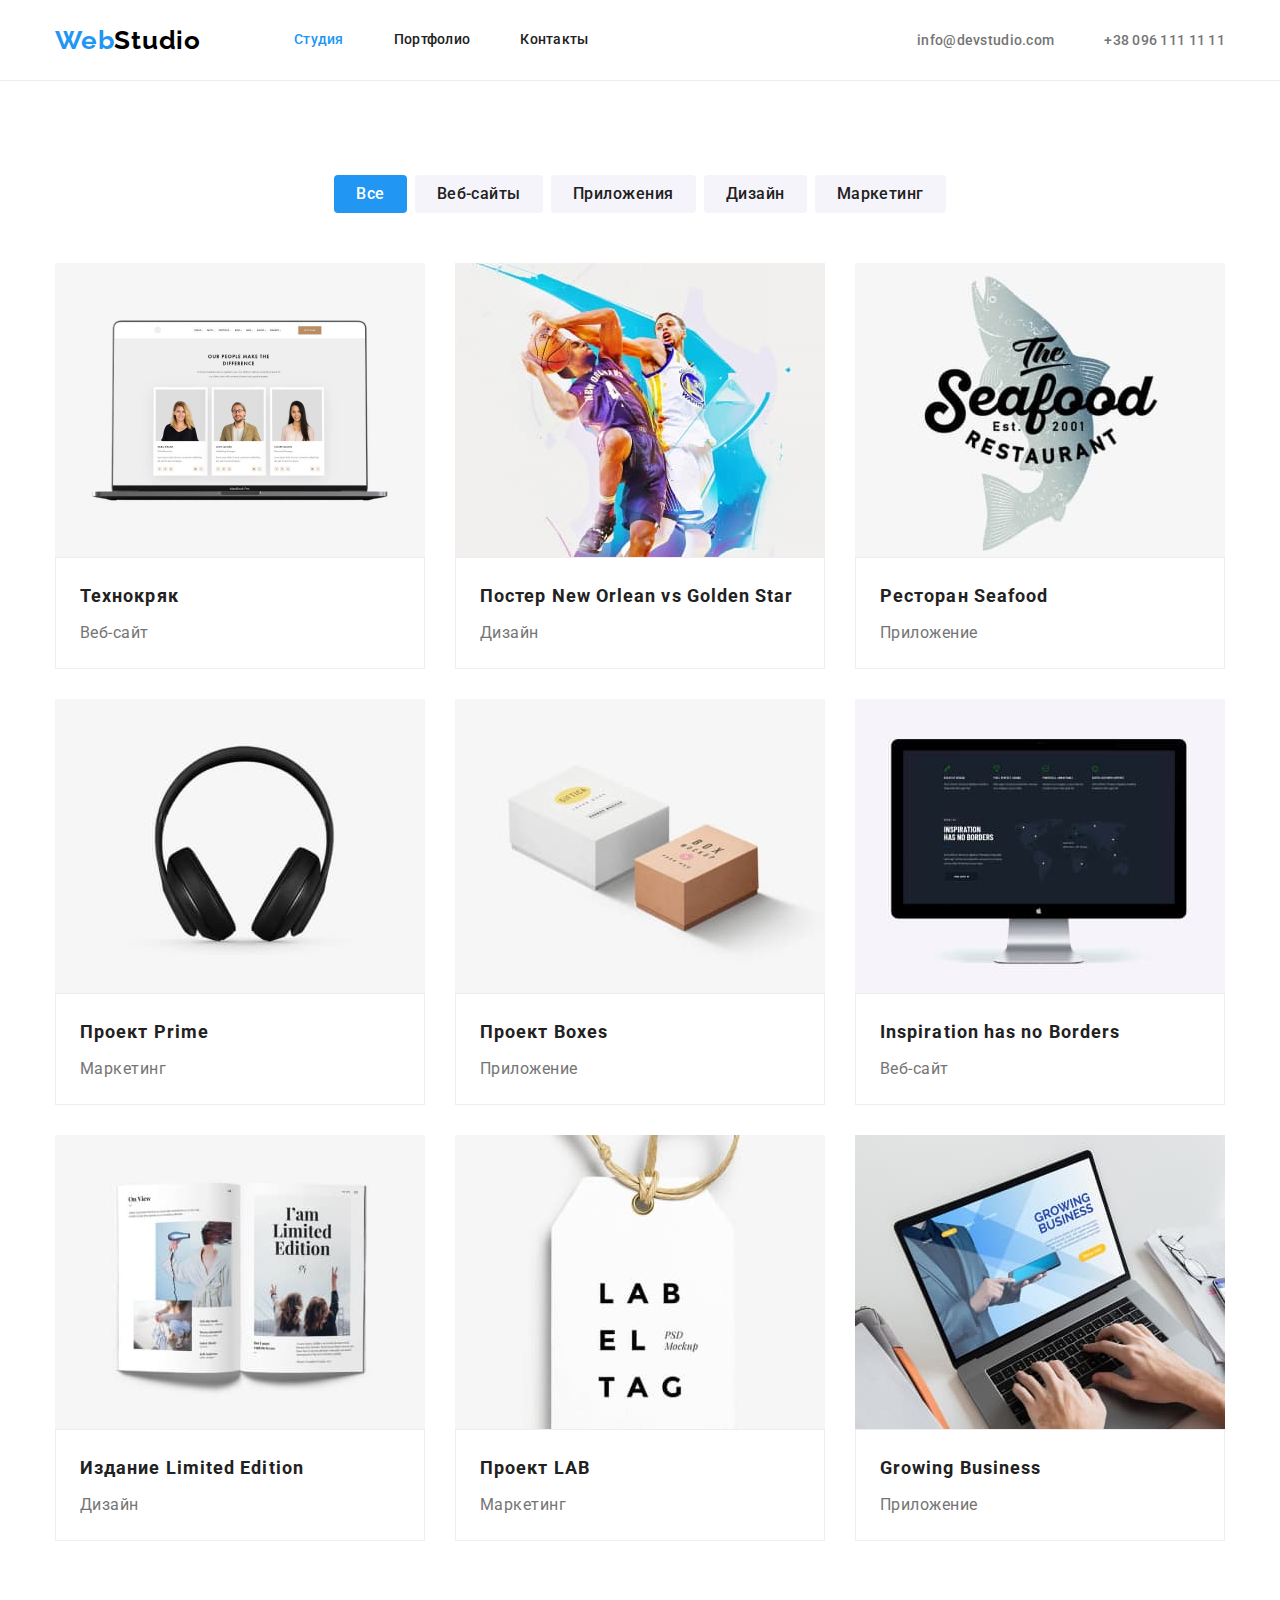
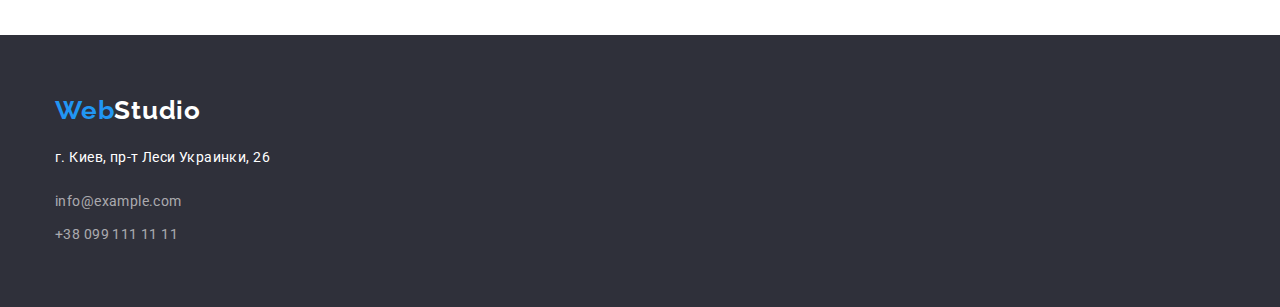
==== portfolio.html @ 7021c7d9 "Initial commit" ====
<!DOCTYPE html>
<html lang="ru">
<head>
    <meta charset="UTF-8">
    <meta http-equiv="X-UA-Compatible" content="IE=edge">
    <meta name="viewport" content="width=device-width, initial-scale=1.0">
    <title>Портфолио</title>
    <link rel="preconnect" href="https://fonts.googleapis.com">
    <link rel="preconnect" href="https://fonts.gstatic.com" crossorigin>
    <link rel="stylesheet" href="https://cdnjs.cloudflare.com/ajax/libs/modern-normalize/1.0.0/modern-normalize.min.css" />
    <link
        href="https://fonts.googleapis.com/css2?family=Montserrat:wght@400;700&family=Raleway:wght@700&family=Roboto:wght@400;500;700;900&display=swap"
        rel="stylesheet">
    <link rel="stylesheet" href="./css/styles.css" />
</head>
<body >
    <header class="border-header">
        <div class="container header-flex">
            <a class="logo" href="#"><span class="logo-blue">Web</span><span class="logo-black">Studio</span></a>
    
            <nav>
                <ul class="nav-header-item">
                    <li> <a href="./index.html" class="nav-header current">Студия</a> </li>
                    <li> <a href="./portfolio.html" class="nav-header">Портфолио</a> </li>
                    <li> <a href="#" class="nav-header">Контакты</a> </li>
                </ul>
            </nav>
            <ul class="nav-header-contacts">
                <li> <a href="mailto:info@devstudio.com" class="adress-header">info@devstudio.com</a> </li>
                <li> <a href="tel:+380961111111" class="adress-header">+38 096 111 11 11</a> </li>
            </ul>
        </div>
    
    </header>
        <main>
            <section class="section">
                <div class="container">
                    <ul class="button-line">
                    
                        <li><button class="button-portfolio current-button" type="button"> Все</button></li>
                    
                        <li><button class="button-portfolio" type="button"> Веб-сайты</button></li>
                    
                        <li><button class="button-portfolio" type="button"> Приложения</button></li>
                    
                        <li><button class="button-portfolio" type="button"> Дизайн</button></li>
                    
                        <li><button class="button-portfolio" type="button"> Маркетинг</button></li>
                    </ul>
                    
                    <ul class="portfolio-images">
                        <li >
                                    <img src="./images/img.jpg" alt="Изображение открытого ноутбука" width="370">
                                    <div class="portfolio-images-flex">
                                    <h3 class="portfolio-section">Технокряк</h3>
                                    <p class="portfolio-text">Веб-сайт</p>
                                </div>
                                </li>  
                         <li >
                            <img src="./images/img11.jpg" alt="Постер ребята играют в баскетбол" width="370">
                            <div class="portfolio-images-flex">
                                <h3 class="portfolio-section">Постер New Orlean vs Golden Star</h3>
                                <p class="portfolio-text">Дизайн</p>
                            </div>
                        </li>                     
                      
                        <li >
                            <img src="./images/img22.jpg" alt="Изображение логотипа ресторана" width="370">
                            <div class="portfolio-images-flex">
                                <h3 class="portfolio-section">Ресторан Seafood</h3>
                                <p class="portfolio-text">Приложение</p>
                            </div>
                        </li> 
                            <li >
                                <img src="./images/img33.jpg" alt="Наушники" width="370">
                               <div class="portfolio-images-flex">
                                <h3 class="portfolio-section">Проект Prime</h3>
                                <p class="portfolio-text">Маркетинг</p>
                               </div>
                            </li>  
                            <li >
                                <img src="./images/img44.jpg" alt="Две коробки" width="370">
                                <div class="portfolio-images-flex">
                                    <h3 class="portfolio-section">Проект Boxes</h3>
                                    <p class="portfolio-text">Приложение</p>
                                </div>
                            </li>
                            <li >
                                <img src="./images/img55.jpg" alt="Монитор" width="370">
                                <div class="portfolio-images-flex">
                                    <h3 class="portfolio-section">Inspiration has no Borders</h3>
                                    <p class="portfolio-text">Веб-сайт</p>
                                </div>
                            </li>
                            <li >
                                <img src="./images/img66.jpg" alt="Открытая книга" width="370">
                                <div class="portfolio-images-flex">
                                    <h3 class="portfolio-section">Издание Limited Edition</h3>
                                    <p class="portfolio-text">Дизайн</p>
                                </div>
                            </li>
                            <li >
                                <img src="./images/img77.jpg" alt="Бирка Лаб ель таг" width="370">
                                <div class="portfolio-images-flex">
                                    <h3 class="portfolio-section">Проект LAB</h3>
                                    <p class="portfolio-text">Маркетинг</p>
                                </div>
                            </li>
                            <li >
                                <img src="./images/img88.jpg" alt="Открытый ноутбук" width="370">
                                <div class="portfolio-images-flex">
                                    <h3 class="portfolio-section">Growing Business</h3>
                                    <p class="portfolio-text">Приложение</p>
                                </div>
                            </li>
                    </ul>
                </div>
            </section>
        </main>
        <footer class="footer">
            <div class="container"><a class="logo" href="#"><span class="logo-blue">Web</span><span class="logo-white">Studio</span></a>
                <address>
                    <ul class="footer-stydiya-portfolio">
                        <li class="adress-stydiya"><a href="https://goo.gl/maps/mRmZ955nTejTm2ML6" class="adress-link">г. Киев,
                                пр-т
                                Леси
                                Украинки, 26</a></li>
                        <li class="adress-stydiya"><a href="mailto:info@example.com" class="adress">info@example.com</a></li>
                        <li class="adress-portfolio"><a href="tel:+380991111111" class="adress">+38 099 111 11 11</a></li>
                    </ul>
                </address>
            </div>
        
        </footer>
</body>
</html>
---- css/styles.css ----
.logo {
        font-family: 'Raleway', sans-serif;
        font-weight: 700;
        font-size: 26px;
        line-height: 1.19;
        letter-spacing: 0.03em;
        text-decoration: none;
        margin-right: 93px;
            
}


    

.logo-blue {
color: #2196f3;
}

.logo-black {
    color: #000000
}

.logo-white {
    color: #ffffff;
}

.titel {
     background-color: #2f303a;
    color: #ffffff;
    font-weight: 900;
    font-size: 44px;
    line-height: 1.36;
   text-align: center;
    letter-spacing: 0.06em;
    text-transform: uppercase;
}

.section-hero {
         padding-top: 200px;
        padding-bottom: 200px;
        background: #2f303a;
        text-align: center;
}


.button-title {
    border: 0;
    padding: 10px 30px;
    border-radius: 4px;
    margin-top: 30px;
        font-weight: 700;
        font-size: 16px;
        line-height: 1.88;
        cursor: pointer;
        font-family: inherit;
        letter-spacing: 0.06em;
        color: #ffffff;
    background-color: #2196f3;
}

.border-header {
    border-bottom: 1px solid #ececec;
}
.header-flex {
display: flex;
align-items: center;

}
.header-flex-portfolio {
    background: #ffffff;
    box-shadow: 0px 4px 4px rgba(0, 0, 0, 0.25);
    display: flex;
    justify-content: space-between;
    align-items: center;
}

.nav-header-item {
    display: flex;
    gap: 50px;
          
}

.nav-header-contacts {
    display: flex;
    gap: 50px;
    margin-left: auto;
            
}

.nav-header {
    display: block;
    padding: 32px 0;
    font-weight: 500;
    font-size: 14px;
    line-height: 1.14;
    text-decoration: none;
    letter-spacing: 0.02em;
    color: #212121;
   
   }
     
   .current {
       color: #2196f3;
   }
   .nav-header:hover,
   .nav-header:focus   {
       color: #2196f3;
   }
   .adress-header {
    font-weight: 500;
    font-size: 14px;
    line-height: 1.14;
    text-decoration: none;
    letter-spacing: 0.02em;
    color: #757575;
      
   }
  
   .adress-header:hover,
   .adress-header:focus {
    color: #2196f3;
   }

.card-set {
    display: flex;
    gap: 30px;
}

.section-title {        
        font-weight: 700;
        font-size: 14px;
        line-height: 1.14;
        letter-spacing: 0.03em;
        text-transform: uppercase;
        margin-bottom: 10px;

        }

.text {
        font-size: 14px;
        line-height: 1.71;
        letter-spacing: 0.03em;
        color: #757575;
      }
      
.team {
    background-color: #f5f4fa;
}
.border-name {
    padding-top: 30px;
    padding-bottom: 30px;
}
.name {
        font-weight: 500;
        font-size: 16px;
        line-height: 1.18;
        text-align: center;
        letter-spacing: 0.03em;
        
   }
.fhoto-text {    
    margin-top: 10px;       
        font-size: 16px;
        line-height: 1.18;
        color: #757575; 
        text-align: center;
        letter-spacing: 0.03em;
}
.section-work-comander {

        font-weight: 700;
        font-size: 36px;
        line-height: 1.16;
        text-align: center;
        letter-spacing: 0.03em;
        margin-bottom: 50px;
       }
.work-section {
        font-weight: 700;
        font-size: 36px;
        line-height: 1.16;
        text-align: center;
        letter-spacing: 0.03em
  }
  .section {
     padding-top: 94px;
     padding-bottom: 94px;

  }

  .benefits {
    padding-bottom: 0;
  }
.section-card-comand {
    display: flex;
    justify-content: space-between;
    padding: 0%;
}
.section-work-imeages {
display: flex;
justify-content: space-between;
margin-top: 50px;

}
.section-work-imeages-comand {
    background-color: #ffffff;
    box-shadow: 0px 1px 3px rgba(0, 0, 0, 0.12), 0px 1px 1px rgba(0, 0, 0, 0.14), 0px 2px 1px rgba(0, 0, 0, 0.2);
    border-radius: 0px 0px 4px 4px;
    
}

.footer {    
       background-color: #2f303a;
       padding: 60px 0;
 }

.footer-stydiya-portfolio {
    padding: 0%;
}

.adress-stydiya {
   margin-top: 20px;
}

.adress-portfolio {
    margin-top: 9px;
}

.adress-link {
        font-style: normal;
        font-family: 'Roboto';
        font-weight: 400;
        font-size: 14px;
        line-height: 1.71;
        text-decoration: none;
        color: #ffffff;
    letter-spacing: 0.03em;
}

 .adress-link:hover {
        color: #2196F3
}

.adress {
    font-style: normal;
    font-size: 14px;
    line-height: 1.71;
    letter-spacing: 0.03em;
    color: rgba(255, 255, 255, 0.6);
    text-decoration: none;
    }

.adress:hover,
.adress:focus {
    color: #2196F3
}
 
.button-portfolio {    
    padding: 6px 22px;
        font-family: inherit;
        font-weight: 500;
        font-size: 16px;
        line-height: 1.62;
        cursor: pointer;
        background: #f5f4fa;
        border-radius: 4px;
        letter-spacing: 0.03em;        
        color: #212121;
        border: 0;
        
     }
         
         
.current-button {
             background-color: #2196F3;
             color: #fff;
         }

.button-portfolio:hover,
.button-portfolio:focus {
        background-color: #2196F3;
        color: #fff;
} 


.button-line{
display: flex;
    justify-content: center;
    align-items: center;
    gap: 8px;
}

.portfolio-images-flex {
        padding-left: 24px;
            padding-right: 24px;
    padding-top: 20px;
    padding-bottom: 20px;
    border: 1px solid #eeeeee ;
}


.portfolio-images {
    margin-top: 50px;
    display: flex;
   flex-wrap: wrap;
   gap: 30px
}
       
.portfolio-section {
    font-weight: 700;
    font-size: 18px;
    line-height: 2;
    letter-spacing: 0.06em;
   
}

.portfolio-text {          
        font-size: 16px;
        line-height: 1.88;
        letter-spacing: 0.03em;
        color: #757575;
        margin-top: 4px;
       
}
/* Класс для обнуления базовых свойств у ссылок */
.link {
    text-decoration: none;
    color: inherit;
}

/* Свойства для корректного отображения картинок */
img {
    display: block;
    max-width: 100%;
    height: auto;
}

/* Свойства для обнуления курсива у address */
address {
    font-style: normal;
}
/* Класс для обнуления базовых свойств у списков (ul) */
.list {
    list-style: none;
    padding-left: 0;
    margin: 0;}
/*container*/

.container {
    width: 1200px;
    margin-left: auto;
    margin-right: auto;
    padding-left: 15px;
    padding-right: 15px;
       
 }


 *,
 *::after,
 *::before {
     box-sizing: border-box;
 }
 a {display: inline-block;
}

 /* Стили для обнуления верхних отступов у элементов */
 h1,
 h2,
 h3,
 h4,
 h5,
 h6,
 p {
     margin-top: 0;
     margin-bottom: 0;
 }
 body {
     font-family: 'Roboto', sans-serif;
     color: #212121;
 }

 ul {
     list-style: none;
     margin: 0;
     padding: 0;
 }
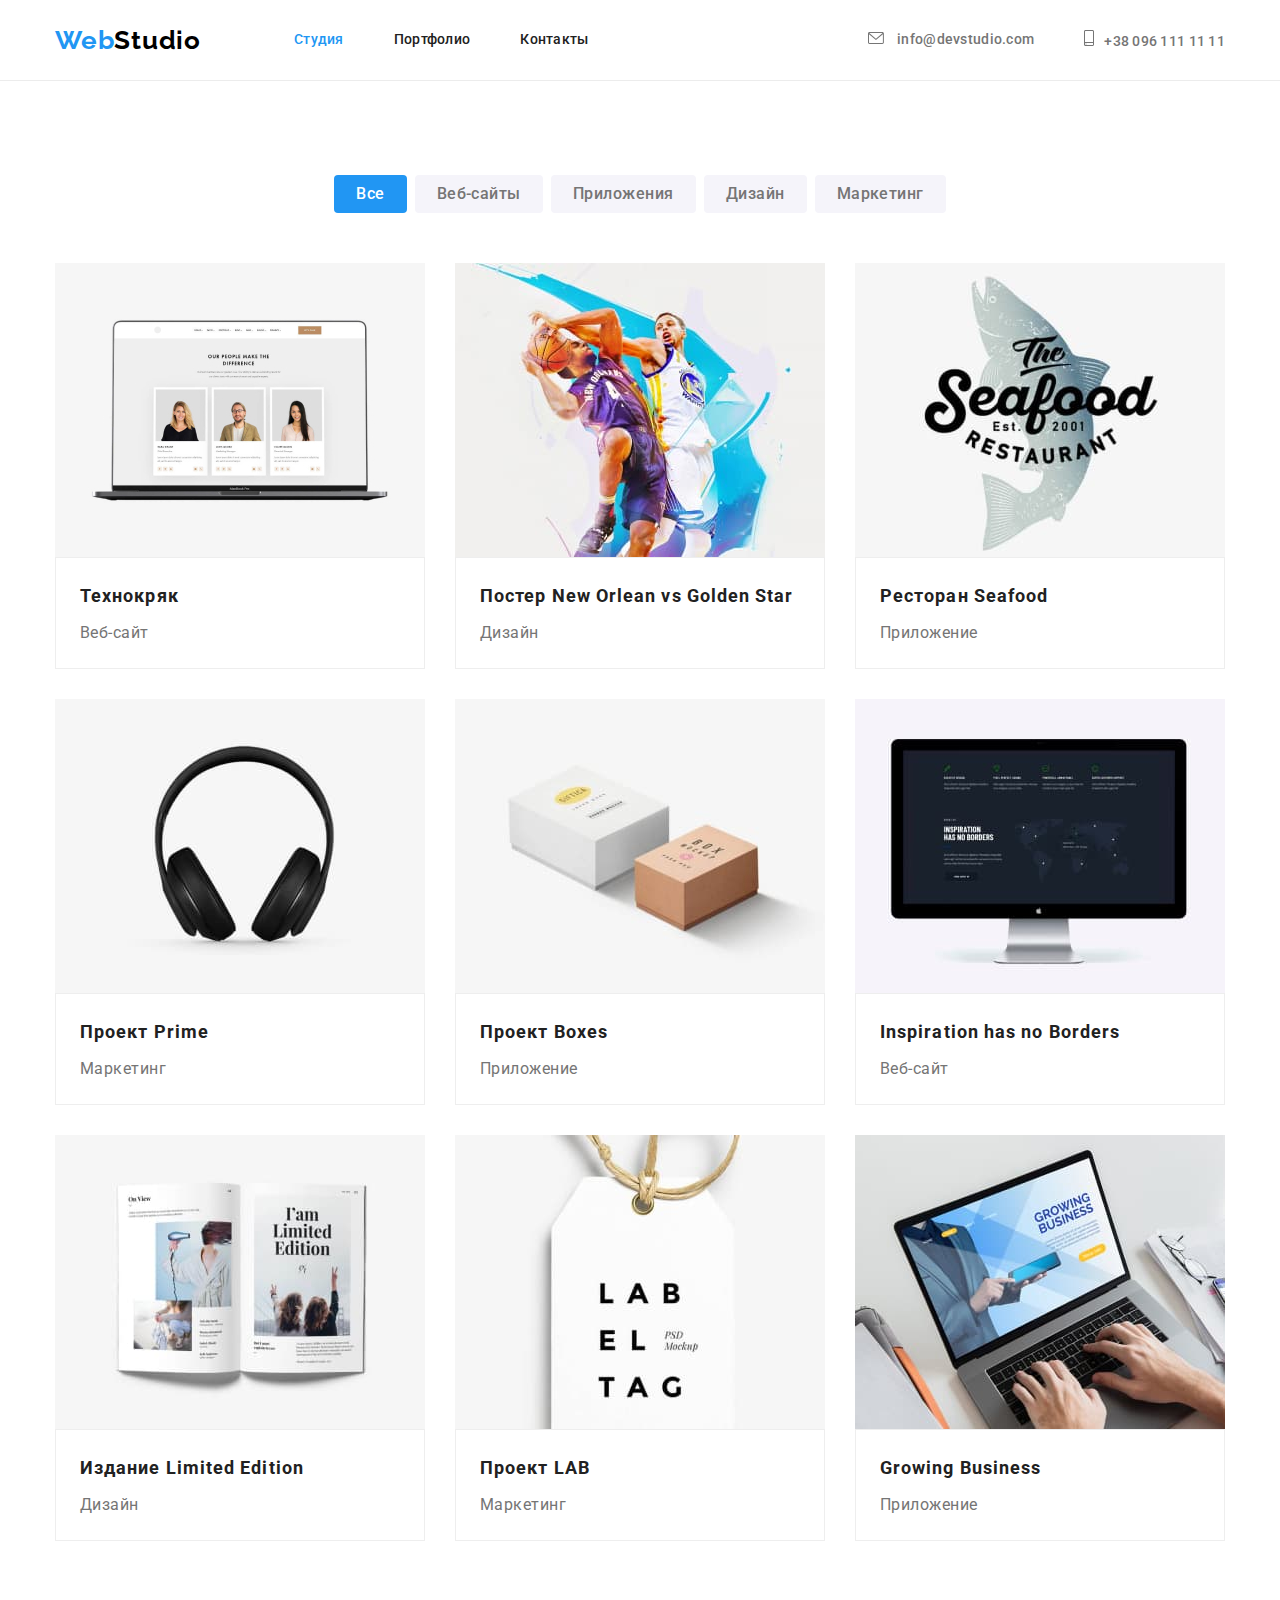
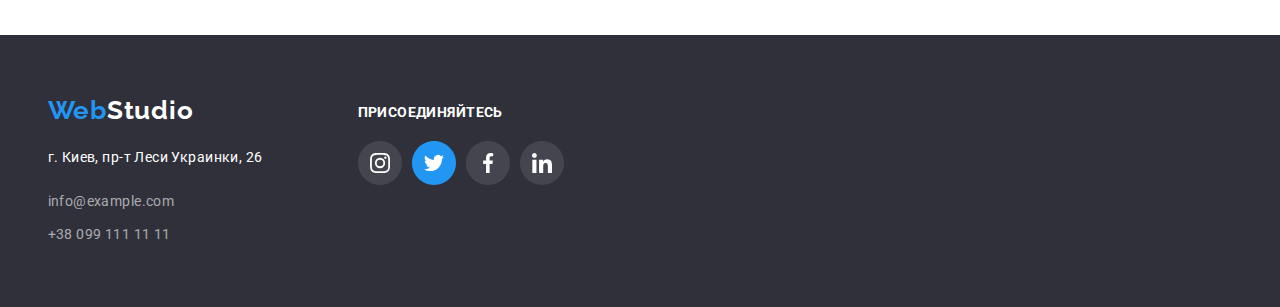
==== commit c37d62c3: "change all documents" ====
--- a/portfolio.html
+++ b/portfolio.html
@@ -26,8 +26,16 @@
                 </ul>
             </nav>
             <ul class="nav-header-contacts">
-                <li> <a href="mailto:info@devstudio.com" class="adress-header">info@devstudio.com</a> </li>
-                <li> <a href="tel:+380961111111" class="adress-header">+38 096 111 11 11</a> </li>
+                <li> <a href="mailto:info@devstudio.com" class="adress-header"><svg class="icon-envelope-hover" aria-hidden="true"
+                            width="16" height="12">
+                            <use href="./images/symbol-defs.svg#icon-envelope-hover"></use>
+                        </svg>
+                        info@devstudio.com
+                    </a> </li>
+                <li> <a href="tel:+380961111111" class="adress-header"><svg class="icon-envelope-hover" aria-hidden="true"
+                            width="10" height="16">
+                            <use href="./images/symbol-defs.svg#icon-smartphone"></use>
+                        </svg>+38 096 111 11 11</a> </li>
             </ul>
         </div>
     
@@ -49,14 +57,14 @@
                     </ul>
                     
                     <ul class="portfolio-images">
-                        <li >
+                        <li class="portfolio-box-shadow">
                                     <img src="./images/img.jpg" alt="Изображение открытого ноутбука" width="370">
                                     <div class="portfolio-images-flex">
                                     <h3 class="portfolio-section">Технокряк</h3>
                                     <p class="portfolio-text">Веб-сайт</p>
                                 </div>
                                 </li>  
-                         <li >
+                         <li class="portfolio-box-shadow">
                             <img src="./images/img11.jpg" alt="Постер ребята играют в баскетбол" width="370">
                             <div class="portfolio-images-flex">
                                 <h3 class="portfolio-section">Постер New Orlean vs Golden Star</h3>
@@ -64,49 +72,49 @@
                             </div>
                         </li>                     
                       
-                        <li >
+                        <li class="portfolio-box-shadow">
                             <img src="./images/img22.jpg" alt="Изображение логотипа ресторана" width="370">
                             <div class="portfolio-images-flex">
                                 <h3 class="portfolio-section">Ресторан Seafood</h3>
                                 <p class="portfolio-text">Приложение</p>
                             </div>
                         </li> 
-                            <li >
+                            <li class="portfolio-box-shadow">
                                 <img src="./images/img33.jpg" alt="Наушники" width="370">
                                <div class="portfolio-images-flex">
                                 <h3 class="portfolio-section">Проект Prime</h3>
                                 <p class="portfolio-text">Маркетинг</p>
                                </div>
                             </li>  
-                            <li >
+                            <li class="portfolio-box-shadow">
                                 <img src="./images/img44.jpg" alt="Две коробки" width="370">
                                 <div class="portfolio-images-flex">
                                     <h3 class="portfolio-section">Проект Boxes</h3>
                                     <p class="portfolio-text">Приложение</p>
                                 </div>
                             </li>
-                            <li >
+                            <li class="portfolio-box-shadow">
                                 <img src="./images/img55.jpg" alt="Монитор" width="370">
                                 <div class="portfolio-images-flex">
                                     <h3 class="portfolio-section">Inspiration has no Borders</h3>
                                     <p class="portfolio-text">Веб-сайт</p>
                                 </div>
                             </li>
-                            <li >
+                            <li class="portfolio-box-shadow">
                                 <img src="./images/img66.jpg" alt="Открытая книга" width="370">
                                 <div class="portfolio-images-flex">
                                     <h3 class="portfolio-section">Издание Limited Edition</h3>
                                     <p class="portfolio-text">Дизайн</p>
                                 </div>
                             </li>
-                            <li >
+                            <li class="portfolio-box-shadow">
                                 <img src="./images/img77.jpg" alt="Бирка Лаб ель таг" width="370">
                                 <div class="portfolio-images-flex">
                                     <h3 class="portfolio-section">Проект LAB</h3>
                                     <p class="portfolio-text">Маркетинг</p>
                                 </div>
                             </li>
-                            <li >
+                            <li class="portfolio-box-shadow">
                                 <img src="./images/img88.jpg" alt="Открытый ноутбук" width="370">
                                 <div class="portfolio-images-flex">
                                     <h3 class="portfolio-section">Growing Business</h3>
@@ -117,20 +125,57 @@
                 </div>
             </section>
         </main>
-        <footer class="footer">
-            <div class="container"><a class="logo" href="#"><span class="logo-blue">Web</span><span class="logo-white">Studio</span></a>
-                <address>
-                    <ul class="footer-stydiya-portfolio">
-                        <li class="adress-stydiya"><a href="https://goo.gl/maps/mRmZ955nTejTm2ML6" class="adress-link">г. Киев,
-                                пр-т
-                                Леси
-                                Украинки, 26</a></li>
-                        <li class="adress-stydiya"><a href="mailto:info@example.com" class="adress">info@example.com</a></li>
-                        <li class="adress-portfolio"><a href="tel:+380991111111" class="adress">+38 099 111 11 11</a></li>
-                    </ul>
-                </address>
+    <footer class="footer footer-logo-icon-flex">
+    
+    
+        <div class="container-footer-adress"><a class="logo" href="#"><span class="logo-blue">Web</span><span
+                    class="logo-white">Studio</span></a>
+            <address>
+                <ul class="footer-stydiya-portfolio">
+                    <li class="adress-stydiya"><a href="https://goo.gl/maps/mRmZ955nTejTm2ML6" class="adress-link">г. Киев,
+                            пр-т Леси Украинки, 26</a></li>
+                    <li class="adress-stydiya"><a href="mailto:info@example.com" class="adress">info@example.com</a></li>
+                    <li class="adress-portfolio"><a href="tel:+380991111111" class="adress">+38 099 111 11 11</a></li>
+                </ul>
+            </address>
+        </div>
+    
+        <div class="footer-flex">
+            <div>
+                <h3 class="social-section">присоединяйтесь</h3>
+                <ul class="social-icon-footer">
+                    <li>
+                        <a class="social-link" href="#"><svg class="social-icon" aria-label="instagram" width="44"
+                                height="44">
+                                <use href="./images/symbol-defs.svg#icon-footerinstagram"></use>
+                            </svg></a>
+                    </li>
+                    <li>
+                        <a class="social-link-twiter" href="#"><svg class="social-icon" aria-label="twiter" width="44"
+                                height="44">
+                                <use href="./images/symbol-defs.svg#icon-footertwiter"></use>
+                            </svg></a>
+                    </li>
+                    <li>
+                        <a class="social-link" href="#"><svg class="social-icon" aria-label="facebook" width="44"
+                                height="44">
+                                <use href="./images/symbol-defs.svg#icon-footerfacebook"></use>
+                            </svg></a>
+                    </li>
+                    <li>
+                        <a class="social-link" href="#"><svg class="social-icon" aria-label="linkedin" width="44"
+                                height="44">
+                                <use href="./images/symbol-defs.svg#icon-footerlinkedin"></use>
+                            </svg></a>
+                    </li>
+                </ul>
             </div>
-        
-        </footer>
+        </div>
+    
+    
+    
+    
+    
+    </footer>
 </body>
 </html>
--- a/css/styles.css
+++ b/css/styles.css
@@ -1,4 +1,24 @@
-
+:root {
+    --logo-blue: #2196f3;
+    --logo-black: #000000;
+    --logo-white: #ffffff;
+    --background-color: #2f303a;
+    --button-border: #ececec;
+    --nav-header: #212121;
+    --adress-header: #757575;
+    --team-background: #f5f4fa;
+    --current-button: #fff;
+    --adress: rgba(255, 255, 255, 0.6);
+    --cocial-icon-footer: rgba(255, 255, 255, 0.1);
+    --portfolio-images: #eeeeee;
+    --border-client: rgba(175, 177, 184, 1);
+    --border-client-blue: rgba(33, 150, 243, 1);
+    --client1: #afB1b8;
+    
+
+    --items-between: 30px;
+    
+}
 
 
 .logo {
@@ -16,20 +36,22 @@
     
 
 .logo-blue {
-color: #2196f3;
+color: var(--logo-blue); 
+
 }
 
 .logo-black {
-    color: #000000
+    color: var(--logo-black);
 }
 
 .logo-white {
-    color: #ffffff;
+    color: var(--logo-white);
+    
 }
 
 .titel {
-     background-color: #2f303a;
-    color: #ffffff;
+     /* background-color: #2f303a;*/
+    color: var(--logo-white);
     font-weight: 900;
     font-size: 44px;
     line-height: 1.36;
@@ -41,8 +63,17 @@
 .section-hero {
          padding-top: 200px;
         padding-bottom: 200px;
-        background: #2f303a;
+        background: var(--background-color);
         text-align: center;
+       /* background-color: var(--color-background-primary);*/
+        background-image:
+        linear-gradient(rgba(47, 48, 58, 0.4), rgba(47, 48, 58, 0.4) ), 
+        url(../images/hero-background-image.jpg);
+        background-repeat: no-repeat;
+       background-position: center;
+        background-size: cover;
+        
+        
 }
 
 
@@ -57,12 +88,12 @@
         cursor: pointer;
         font-family: inherit;
         letter-spacing: 0.06em;
-        color: #ffffff;
-    background-color: #2196f3;
+        color: var(--logo-white);
+    background-color: var(--logo-blue);
 }
 
 .border-header {
-    border-bottom: 1px solid #ececec;
+    border-bottom: 1px solid var(--button-border);
 }
 .header-flex {
 display: flex;
@@ -70,7 +101,7 @@
 
 }
 .header-flex-portfolio {
-    background: #ffffff;
+    background: var(--logo-white);
     box-shadow: 0px 4px 4px rgba(0, 0, 0, 0.25);
     display: flex;
     justify-content: space-between;
@@ -98,31 +129,58 @@
     line-height: 1.14;
     text-decoration: none;
     letter-spacing: 0.02em;
-    color: #212121;
+    color: var(--nav-header);
    
    }
      
    .current {
-       color: #2196f3;
+       color: var(--logo-blue);
    }
    .nav-header:hover,
    .nav-header:focus   {
-       color: #2196f3;
-   }
+       color: var(--logo-blue);
+   }
+  
+
+     
+ 
+
    .adress-header {
     font-weight: 500;
     font-size: 14px;
     line-height: 1.14;
     text-decoration: none;
     letter-spacing: 0.02em;
-    color: #757575;
+    color: var(--adress-header);
       
    }
   
    .adress-header:hover,
    .adress-header:focus {
-    color: #2196f3;
-   }
+    color: var(--logo-blue);
+   }
+   .adress-header:hover .icon-envelope-hover {
+     fill: var(--logo-blue);
+
+   }
+
+    .icon-envelope-hover {
+            margin-right: 10px;
+            fill: var(--adress-header);
+          
+        }        
+
+    .icon-antenna1,
+    .icon-clock1,
+    .icon-diagram1,
+    .icon-astronaut1 {
+    margin-bottom: 30px;
+    fill: var(--team-background);
+  }
+        
+
+
+
 
 .card-set {
     display: flex;
@@ -143,11 +201,11 @@
         font-size: 14px;
         line-height: 1.71;
         letter-spacing: 0.03em;
-        color: #757575;
+        color: var(--adress-header);
       }
       
 .team {
-    background-color: #f5f4fa;
+    background-color: var(--team-background);
 }
 .border-name {
     padding-top: 30px;
@@ -165,7 +223,7 @@
     margin-top: 10px;       
         font-size: 16px;
         line-height: 1.18;
-        color: #757575; 
+        color: var(--adress-header); 
         text-align: center;
         letter-spacing: 0.03em;
 }
@@ -206,21 +264,158 @@
 
 }
 .section-work-imeages-comand {
-    background-color: #ffffff;
+    background-color: var(--logo-white);
     box-shadow: 0px 1px 3px rgba(0, 0, 0, 0.12), 0px 1px 1px rgba(0, 0, 0, 0.14), 0px 2px 1px rgba(0, 0, 0, 0.2);
     border-radius: 0px 0px 4px 4px;
     
 }
+/*.social-icon-team {
+    background-color: #ffffff;
+    color: #ffffff;
+}*/
+.social-team {
+
+    display: flex;
+    flex-direction: row;
+    justify-content: center;
+    margin-top: 16px;       
+    gap: 10px;
+    /*fill: var(--logo-white);*/
+}
+.icon-instagram-blue {
+    fill: var(--logo-blue)
+}
+.icon-instagram {
+   
+    fill: var(--logo-white);
+   }
+
+   .social-icon-text {
+    fill: var(--logo-white);
+   }
+
+.icon-instagram:hover,
+.icon-instagram:focus {
+   
+    fill: var(--logo-blue);
+}
+/*.facebook-symbol {
+   fill: var(--client1);
+}*/
+.client {
+    display: flex;
+        justify-content: center;
+        align-items: center;
+        gap: 30px;
+}
+.icon-client1 {
+    fill: var(--client1);
+    border: 1px solid var(--border-client);
+}
+.icon-client1:hover,
+.icon-client1:focus {
+    border: 1px solid var(--border-client-blue);
+    fill: var(--border-client-blue);
+}
+.icon-client4 {
+    fill: var(--logo-blue);
+    border: 1px solid var(--border-client-blue);
+    
+}
+
+ .footer-logo-icon-flex {
+    
+     display: flex;
+        gap: 70px;
+       
+
+ }
+
 
 .footer {    
-       background-color: #2f303a;
-       padding: 60px 0;
+       background-color: var(--background-color);
+       padding: 60px 0px;
+ }
+
+
+
+ .social-icon-footer {
+    display: flex;
+        flex-direction: row;
+        justify-content: center;           
+        gap: 10px;
  }
 
 .footer-stydiya-portfolio {
     padding: 0%;
-}
-
+    flex-direction: row;
+}
+
+
+
+
+
+.social-section {
+   
+    font-weight: 700;
+        font-size: 14px;
+        line-height: 1.14;
+        letter-spacing: 0.03em;
+        text-transform: uppercase;
+        color: var(--logo-white);
+      
+
+}
+.footer-flex {
+    width: 206px;
+    height: 80px;
+    padding-top: 10px;
+        display: flex; 
+    flex-wrap: wrap;
+    margin-right: auto;
+    padding-right: 890px;
+
+}
+
+
+/*.social-section-foter {
+        display: flex;
+              
+}*/
+
+
+/*.social-list {
+    justify-content: flex-start
+}*/
+/*.social-flex-logo{
+flex-wrap: wrap;
+}*/
+.social-link {
+
+    fill: var(--cocial-icon-footer);
+    
+   
+}
+
+
+
+.social-link:hover,
+.social-link:focus {
+    fill: var(--logo-blue);
+}
+.social-link-twiter {
+    fill: var(--logo-blue);
+
+}
+.social-link-twiter:hover,
+.social-link-twiter:focus {
+    fill: var(--logo-blue);
+}
+
+.social-icon{
+    margin-top: 20px;
+   
+}
 .adress-stydiya {
    margin-top: 20px;
 }
@@ -236,12 +431,13 @@
         font-size: 14px;
         line-height: 1.71;
         text-decoration: none;
-        color: #ffffff;
+        color: var(--logo-white);
     letter-spacing: 0.03em;
 }
 
- .adress-link:hover {
-        color: #2196F3
+ .adress-link:hover,
+ .adress-link:focus {
+        color: var(--logo-blue);
 }
 
 .adress {
@@ -249,13 +445,13 @@
     font-size: 14px;
     line-height: 1.71;
     letter-spacing: 0.03em;
-    color: rgba(255, 255, 255, 0.6);
+    color: var(--adress);
     text-decoration: none;
     }
 
 .adress:hover,
 .adress:focus {
-    color: #2196F3
+    color: var(--logo-blue);
 }
  
 .button-portfolio {    
@@ -265,29 +461,32 @@
         font-size: 16px;
         line-height: 1.62;
         cursor: pointer;
-        background: #f5f4fa;
+        background: var(--team-background);
         border-radius: 4px;
         letter-spacing: 0.03em;        
-        color: #212121;
+        color: var(--adress-header);
         border: 0;
         
      }
          
          
 .current-button {
-             background-color: #2196F3;
-             color: #fff;
+             background-color: var(--logo-blue);
+             color: var(--current-button);
          }
 
 .button-portfolio:hover,
 .button-portfolio:focus {
-        background-color: #2196F3;
-        color: #fff;
+    box-shadow: 0px 3px 1px rgba(0, 0, 0, 0.1),
+        0px 1px 2px rgba(0, 0, 0, 0.08),
+        0px 2px 2px rgba(0, 0, 0, 0.12);;
+        background-color: var(--logo-blue);
+        color: var(--current-button);
 } 
 
 
 .button-line{
-display: flex;
+    display: flex;
     justify-content: center;
     align-items: center;
     gap: 8px;
@@ -298,7 +497,7 @@
             padding-right: 24px;
     padding-top: 20px;
     padding-bottom: 20px;
-    border: 1px solid #eeeeee ;
+    border: 1px solid var(--portfolio-images);
 }
 
 
@@ -321,9 +520,15 @@
         font-size: 16px;
         line-height: 1.88;
         letter-spacing: 0.03em;
-        color: #757575;
+        color: var(--adress-header);
         margin-top: 4px;
        
+}
+.portfolio-box-shadow:hover,
+.portfolio-box-shadow:focus {
+    box-shadow: 0px 1px 1px rgba(0, 0, 0, 0.12),
+        0px 4px 4px rgba(0, 0, 0, 0.06),
+        1px 4px 6px rgba(0, 0, 0, 0.16);
 }
 /* Класс для обнуления базовых свойств у ссылок */
 .link {
@@ -356,6 +561,13 @@
     padding-left: 15px;
     padding-right: 15px;
        
+ }
+ .container-footer-adress {
+    margin-left: auto;
+  width: 255px;     
+       
+        padding-left: 15px;
+        padding-right: 15px;
  }
 
 
@@ -380,7 +592,7 @@
  }
  body {
      font-family: 'Roboto', sans-serif;
-     color: #212121;
+     color: var(--nav-header);
  }
 
  ul {
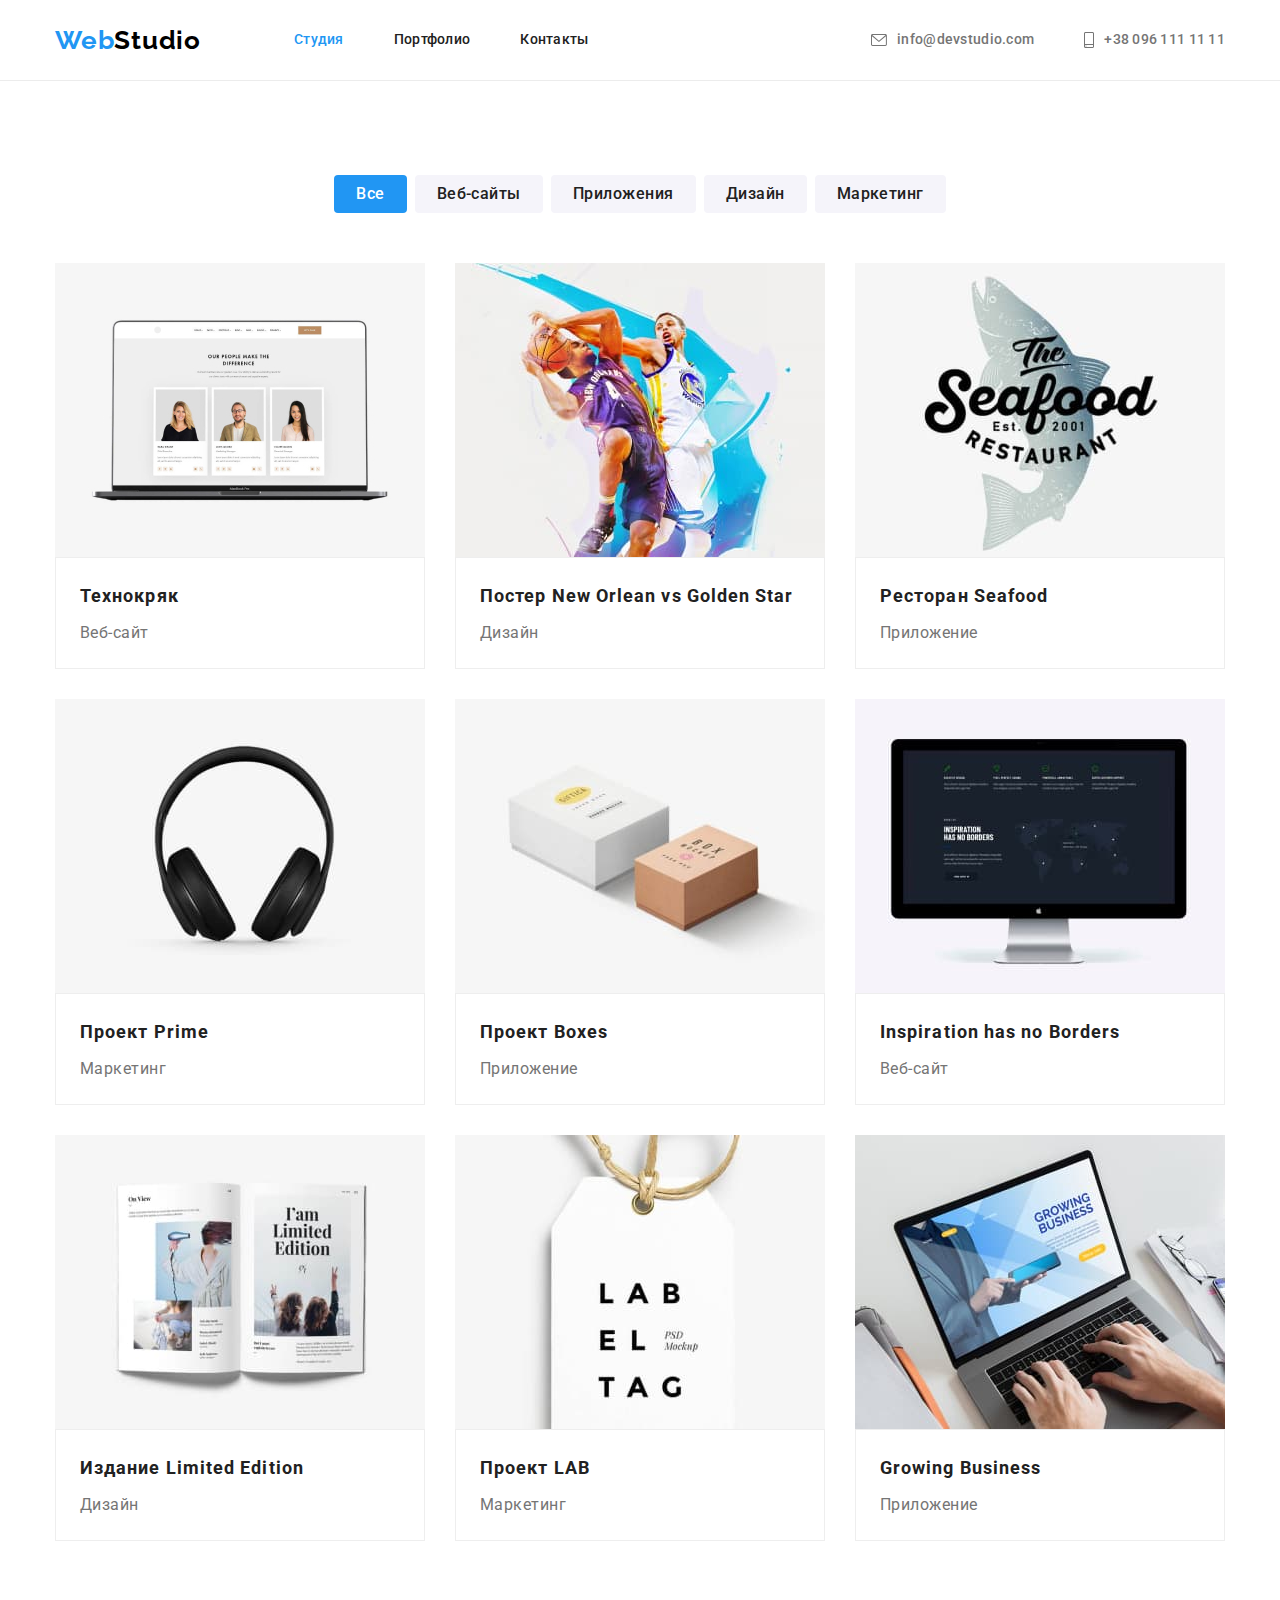
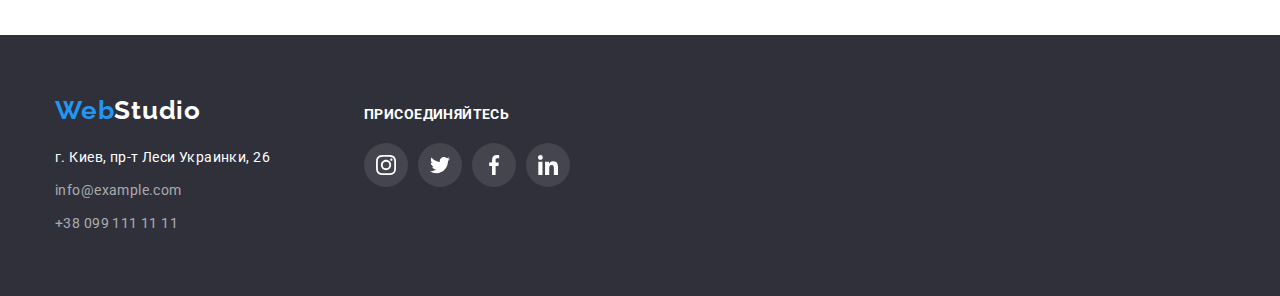
==== commit ad27e834: "change hyml and css" ====
--- a/portfolio.html
+++ b/portfolio.html
@@ -20,18 +20,21 @@
     
             <nav>
                 <ul class="nav-header-item">
-                    <li> <a href="./index.html" class="nav-header current">Студия</a> </li>
+                    <li> <a href="./index.html" class="nav-header current">Студия
+    
+                        </a> </li>
                     <li> <a href="./portfolio.html" class="nav-header">Портфолио</a> </li>
                     <li> <a href="#" class="nav-header">Контакты</a> </li>
                 </ul>
             </nav>
             <ul class="nav-header-contacts">
-                <li> <a href="mailto:info@devstudio.com" class="adress-header"><svg class="icon-envelope-hover" aria-hidden="true"
-                            width="16" height="12">
-                            <use href="./images/symbol-defs.svg#icon-envelope-hover"></use>
+                <li> <a href="mailto:info@devstudio.com" class="adress-header"><svg class="icon-envelope-hover"
+                            aria-hidden="true" width="16" height="12">
+                            <use href="./images/symbol-defs.svg#icon-envelope"></use>
                         </svg>
                         info@devstudio.com
-                    </a> </li>
+                    </a>
+                </li>
                 <li> <a href="tel:+380961111111" class="adress-header"><svg class="icon-envelope-hover" aria-hidden="true"
                             width="10" height="16">
                             <use href="./images/symbol-defs.svg#icon-smartphone"></use>
@@ -125,57 +128,56 @@
                 </div>
             </section>
         </main>
-    <footer class="footer footer-logo-icon-flex">
+    <footer class="footer">
     
     
-        <div class="container-footer-adress"><a class="logo" href="#"><span class="logo-blue">Web</span><span
-                    class="logo-white">Studio</span></a>
-            <address>
-                <ul class="footer-stydiya-portfolio">
-                    <li class="adress-stydiya"><a href="https://goo.gl/maps/mRmZ955nTejTm2ML6" class="adress-link">г. Киев,
-                            пр-т Леси Украинки, 26</a></li>
-                    <li class="adress-stydiya"><a href="mailto:info@example.com" class="adress">info@example.com</a></li>
-                    <li class="adress-portfolio"><a href="tel:+380991111111" class="adress">+38 099 111 11 11</a></li>
-                </ul>
-            </address>
-        </div>
+        <div class="container footer-container">
     
-        <div class="footer-flex">
             <div>
-                <h3 class="social-section">присоединяйтесь</h3>
+    
+                <a class="logo" href="#"><span class="logo-blue">Web</span><span class="logo-white">Studio</span></a>
+                <address class="footer-address">
+                    <ul class="footer-stydio-portfolio">
+                        <li class="address-stydio"><a href="https://goo.gl/maps/mRmZ955nTejTm2ML6" class="address-link">г.
+                                Киев,
+                                пр-т Леси Украинки, 26</a></li>
+                        <li class="address-stydio"><a href="mailto:info@example.com" class="address">info@example.com</a>
+                        </li>
+                        <li class="address-portfolio"><a href="tel:+380991111111" class="address">+38 099 111 11 11</a></li>
+                    </ul>
+                </address>
+            </div>
+            <div class="footer-flex">
+    
+                <h2 class="social-section">присоединяйтесь</h2>
                 <ul class="social-icon-footer">
                     <li>
-                        <a class="social-link" href="#"><svg class="social-icon" aria-label="instagram" width="44"
-                                height="44">
-                                <use href="./images/symbol-defs.svg#icon-footerinstagram"></use>
+                        <a class="social-link" href="#"><svg class="social-icon" aria-label="instagram" width="20"
+                                height="20">
+                                <use href="./images/symbol-defs.svg#icon-instagram2"></use>
                             </svg></a>
                     </li>
                     <li>
-                        <a class="social-link-twiter" href="#"><svg class="social-icon" aria-label="twiter" width="44"
-                                height="44">
-                                <use href="./images/symbol-defs.svg#icon-footertwiter"></use>
+                        <a class="social-link" href="#"><svg class="social-icon" aria-label="twiter" width="20" height="20">
+                                <use href="./images/symbol-defs.svg#icon-twitter1"></use>
                             </svg></a>
                     </li>
                     <li>
-                        <a class="social-link" href="#"><svg class="social-icon" aria-label="facebook" width="44"
-                                height="44">
-                                <use href="./images/symbol-defs.svg#icon-footerfacebook"></use>
+                        <a class="social-link" href="#"><svg class="social-icon" aria-label="facebook" width="20"
+                                height="20">
+                                <use href="./images/symbol-defs.svg#icon-facebook1"></use>
                             </svg></a>
                     </li>
                     <li>
-                        <a class="social-link" href="#"><svg class="social-icon" aria-label="linkedin" width="44"
-                                height="44">
-                                <use href="./images/symbol-defs.svg#icon-footerlinkedin"></use>
+                        <a class="social-link" href="#"><svg class="social-icon" aria-label="linkedin" width="20"
+                                height="20">
+                                <use href="./images/symbol-defs.svg#icon-linkedin1"></use>
                             </svg></a>
                     </li>
                 </ul>
             </div>
         </div>
     
-    
-    
-    
-    
     </footer>
 </body>
 </html>
--- a/css/styles.css
+++ b/css/styles.css
@@ -61,6 +61,8 @@
 }
 
 .section-hero {
+    max-width: 1600px;
+    margin: 0 auto;
          padding-top: 200px;
         padding-bottom: 200px;
         background: var(--background-color);
@@ -146,6 +148,8 @@
  
 
    .adress-header {
+    display: flex;
+    align-items: center;
     font-weight: 500;
     font-size: 14px;
     line-height: 1.14;
@@ -170,14 +174,18 @@
           
         }        
 
-    .icon-antenna1,
-    .icon-clock1,
-    .icon-diagram1,
-    .icon-astronaut1 {
+    .icon-benefits    {
+        display: flex;
+        width: 270px;
+        height: 120px;
+        background: #f5f4fa;
+            border-radius: 4px;
     margin-bottom: 30px;
     fill: var(--team-background);
   }
-        
+        .benefits-center {
+           margin:auto
+        }
 
 
 
@@ -282,23 +290,40 @@
     gap: 10px;
     /*fill: var(--logo-white);*/
 }
-.icon-instagram-blue {
+/*.icon-instagram-blue {
     fill: var(--logo-blue)
-}
+}*/
 .icon-instagram {
    
-    fill: var(--logo-white);
-   }
+   
+    fill: var(--client1);
+   }
+
 
    .social-icon-text {
-    fill: var(--logo-white);
-   }
-
-.icon-instagram:hover,
-.icon-instagram:focus {
-   
-    fill: var(--logo-blue);
-}
+  display: flex;
+  justify-content: center;
+  align-items: center;
+    width: 44px;
+    height: 44px;
+    border-radius: 50px;
+    
+   
+}
+
+   .social-icon-text:hover, 
+   .social-icon-text:focus {
+   
+ background-color: var(--logo-blue);
+   
+   }
+
+.icon-instagram:hover{
+       fill: var(--logo-white);
+}
+
+
+
 /*.facebook-symbol {
    fill: var(--client1);
 }*/
@@ -307,29 +332,40 @@
         justify-content: center;
         align-items: center;
         gap: 30px;
+      
 }
 .icon-client1 {
+   
+       
     fill: var(--client1);
-    border: 1px solid var(--border-client);
+ 
 }
 .icon-client1:hover,
 .icon-client1:focus {
-    border: 1px solid var(--border-client-blue);
+    
     fill: var(--border-client-blue);
 }
-.icon-client4 {
-    fill: var(--logo-blue);
-    border: 1px solid var(--border-client-blue);
-    
-}
-
- .footer-logo-icon-flex {
+.social-icon-clients {
+   display: flex;
+   justify-content: center;
+   align-items: center;
+    width: 170px;
+    height: 92px;
+border-radius: 4px;
+    border: 1px solid var(--border-client);
+    
+}
+.social-icon-clients:hover .icon-client1 {
+   fill: var(--border-client-blue);
+}
+
+ /*.footer-logo-icon-flex {
     
      display: flex;
         gap: 70px;
        
 
- }
+ }*/
 
 
 .footer {    
@@ -337,16 +373,18 @@
        padding: 60px 0px;
  }
 
-
+.footer-address {
+    margin-top: 20px;
+}
 
  .social-icon-footer {
     display: flex;
-        flex-direction: row;
+       
         justify-content: center;           
         gap: 10px;
  }
 
-.footer-stydiya-portfolio {
+.footer-stydio-portfolio {
     padding: 0%;
     flex-direction: row;
 }
@@ -356,6 +394,7 @@
 
 
 .social-section {
+    margin-bottom: 20px;
    
     font-weight: 700;
         font-size: 14px;
@@ -366,15 +405,15 @@
       
 
 }
-.footer-flex {
-    width: 206px;
-    height: 80px;
-    padding-top: 10px;
-        display: flex; 
-    flex-wrap: wrap;
-    margin-right: auto;
-    padding-right: 890px;
-
+
+.footer-flex{
+margin-left: 70px;
+}
+
+.footer-container {
+         display: flex;
+        align-items: baseline;  
+ 
 }
 
 
@@ -391,8 +430,14 @@
 flex-wrap: wrap;
 }*/
 .social-link {
-
-    fill: var(--cocial-icon-footer);
+    display: flex;
+    justify-content: center;
+       align-items: center;
+       width: 44px;
+        height: 44px;
+        border-radius: 50px;
+   background-color: rgba(255, 255, 255, 0.1);
+  
     
    
 }
@@ -401,30 +446,25 @@
 
 .social-link:hover,
 .social-link:focus {
-    fill: var(--logo-blue);
-}
-.social-link-twiter {
-    fill: var(--logo-blue);
-
-}
-.social-link-twiter:hover,
-.social-link-twiter:focus {
-    fill: var(--logo-blue);
-}
-
-.social-icon{
-    margin-top: 20px;
-   
-}
-.adress-stydiya {
-   margin-top: 20px;
-}
-
-.adress-portfolio {
+   background-color: var(--logo-blue);
+}
+
+
+
+.social-icon {
+    fill: var(--logo-white);   
+}
+
+
+.address-stydio:not(:last-child) {
+  margin-bottom: 9px;
+}
+
+.address-portfolio {
     margin-top: 9px;
 }
 
-.adress-link {
+.address-link {
         font-style: normal;
         font-family: 'Roboto';
         font-weight: 400;
@@ -435,12 +475,12 @@
     letter-spacing: 0.03em;
 }
 
- .adress-link:hover,
- .adress-link:focus {
+ .address-link:hover,
+ .address-link:focus {
         color: var(--logo-blue);
 }
 
-.adress {
+.address {
     font-style: normal;
     font-size: 14px;
     line-height: 1.71;
@@ -449,8 +489,8 @@
     text-decoration: none;
     }
 
-.adress:hover,
-.adress:focus {
+.address:hover,
+.address:focus {
     color: var(--logo-blue);
 }
  
@@ -464,7 +504,7 @@
         background: var(--team-background);
         border-radius: 4px;
         letter-spacing: 0.03em;        
-        color: var(--adress-header);
+        color: var(--nav-header);
         border: 0;
         
      }
@@ -562,13 +602,9 @@
     padding-right: 15px;
        
  }
- .container-footer-adress {
-    margin-left: auto;
-  width: 255px;     
-       
-        padding-left: 15px;
-        padding-right: 15px;
- }
+ /*.container-footer-adress {
+  
+ }*/
 
 
  *,
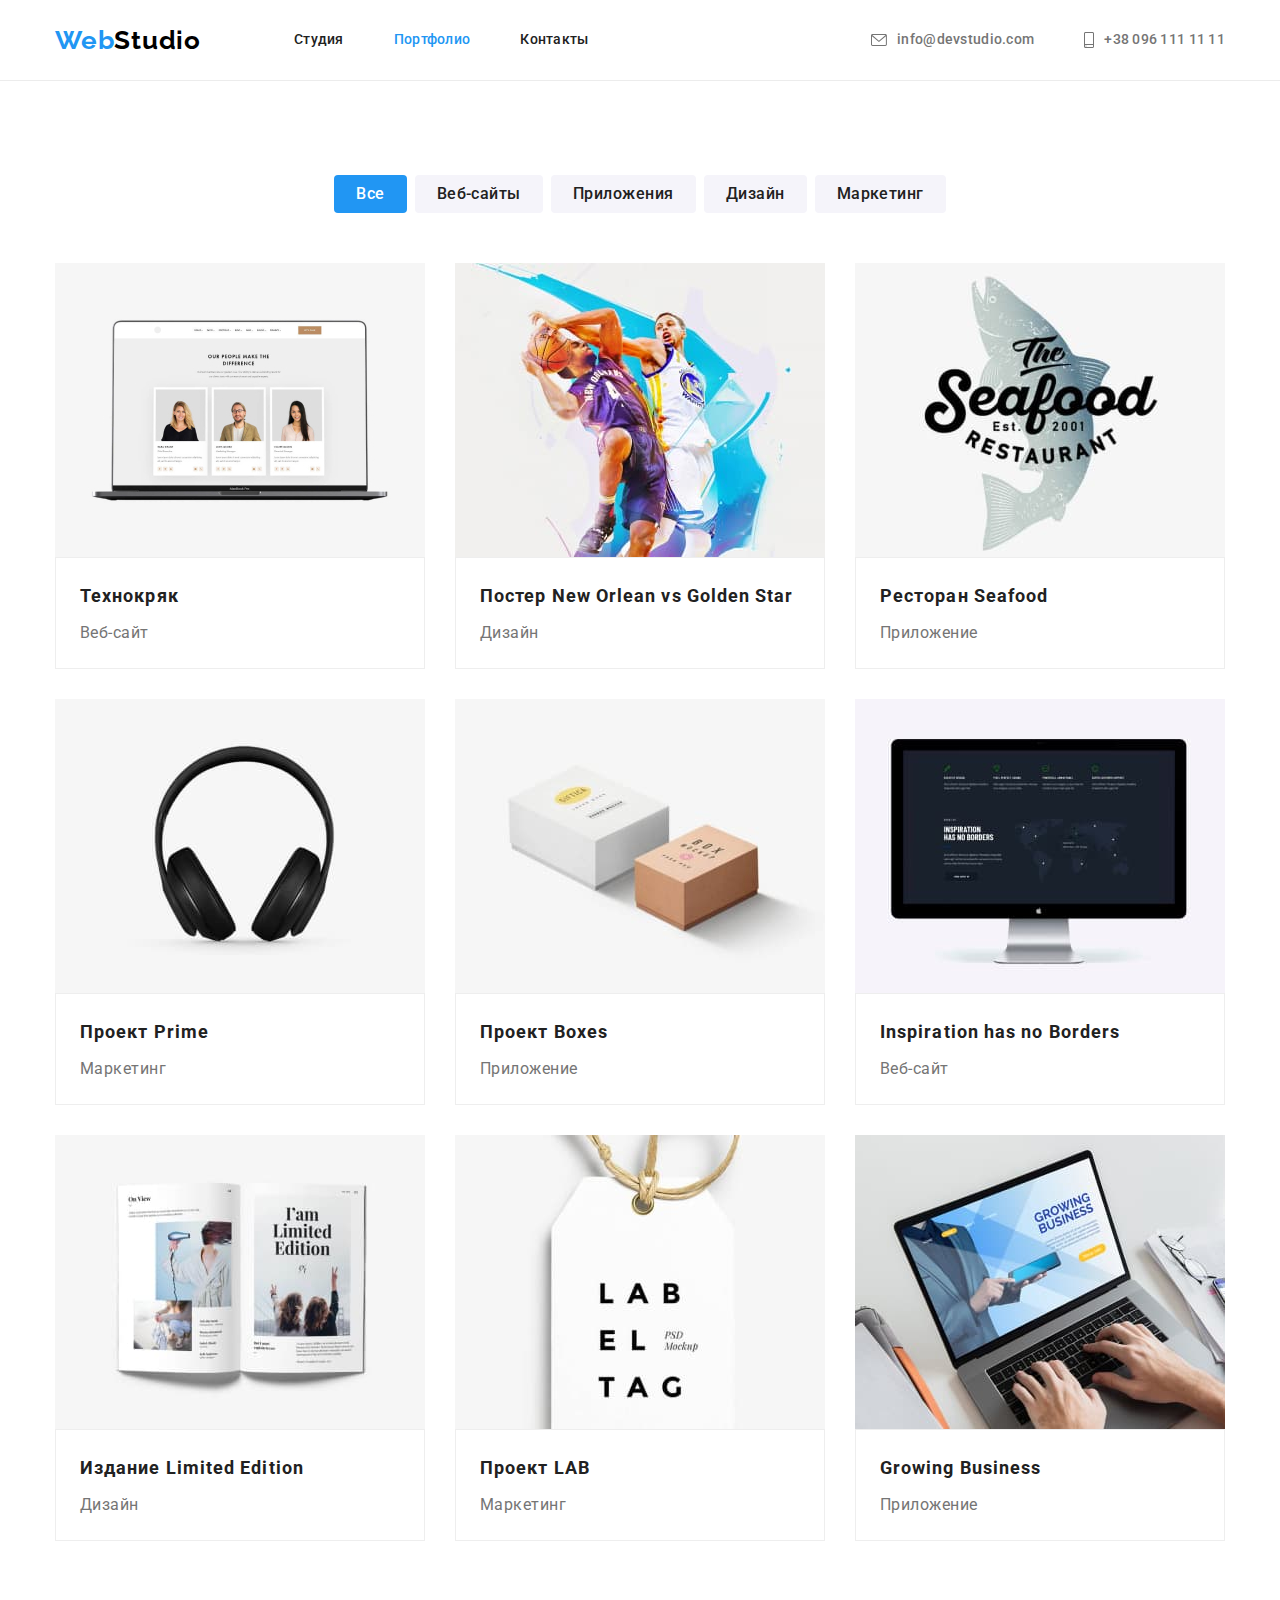
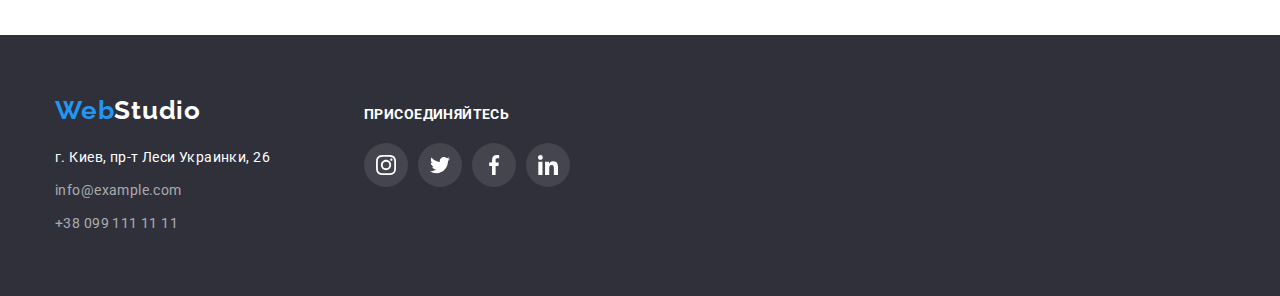
==== commit cbdf0a2f: "change html and css" ====
--- a/portfolio.html
+++ b/portfolio.html
@@ -20,10 +20,10 @@
     
             <nav>
                 <ul class="nav-header-item">
-                    <li> <a href="./index.html" class="nav-header current">Студия
+                    <li> <a href="./index.html" class="nav-header">Студия
     
                         </a> </li>
-                    <li> <a href="./portfolio.html" class="nav-header">Портфолио</a> </li>
+                    <li> <a href="./portfolio.html" class="nav-header current">Портфолио</a> </li>
                     <li> <a href="#" class="nav-header">Контакты</a> </li>
                 </ul>
             </nav>
--- a/css/styles.css
+++ b/css/styles.css
@@ -179,14 +179,13 @@
         width: 270px;
         height: 120px;
         background: #f5f4fa;
-            border-radius: 4px;
-    margin-bottom: 30px;
-    fill: var(--team-background);
+        border-radius: 4px;
+        margin-bottom: 30px;
+        fill: var(--team-background);
+        justify-content: center;
+        align-items: center;
   }
-        .benefits-center {
-           margin:auto
-        }
-
+  
 
 
 
@@ -293,33 +292,37 @@
 /*.icon-instagram-blue {
     fill: var(--logo-blue)
 }*/
-.icon-instagram {
-   
-   
+.social-icon-team {
+      
     fill: var(--client1);
    }
 
 
-   .social-icon-text {
+   .social-icon-link {
   display: flex;
   justify-content: center;
   align-items: center;
     width: 44px;
     height: 44px;
     border-radius: 50px;
-    
-   
-}
-
-   .social-icon-text:hover, 
-   .social-icon-text:focus {
-   
+    background-color: var(--logo-white);
+    
+   
+}
+
+.social-icon-link:hover .social-icon-team {
+    fill:var(--logo-white) ;
+}
+
+   .social-icon-link:hover, 
+   .social-icon-link:focus {
  background-color: var(--logo-blue);
    
    }
 
-.icon-instagram:hover{
+.social-icon-team:hover {
        fill: var(--logo-white);
+   
 }
 
 
@@ -358,7 +361,10 @@
 .social-icon-clients:hover .icon-client1 {
    fill: var(--border-client-blue);
 }
-
+.social-icon-clients:hover,
+.social-icon-clients:hover {
+    border-color: #2196f3;
+}
  /*.footer-logo-icon-flex {
     
      display: flex;
